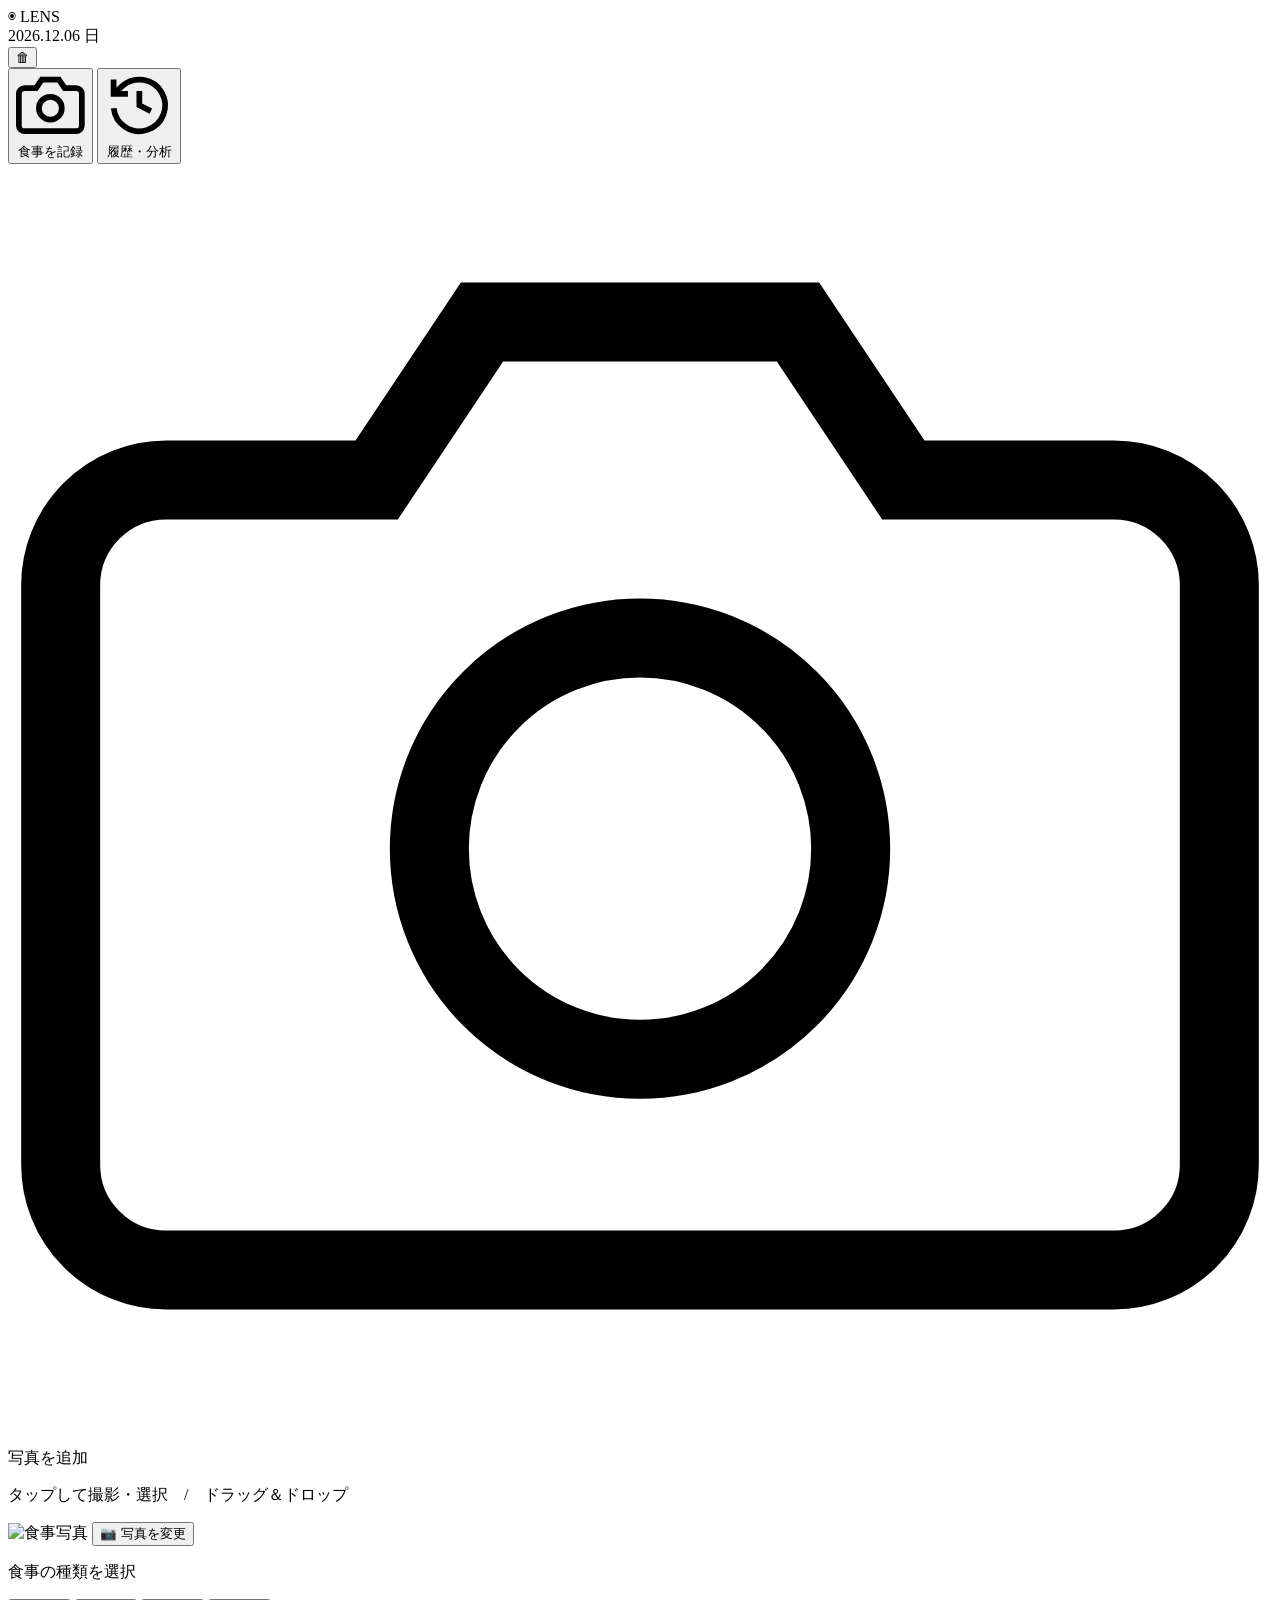
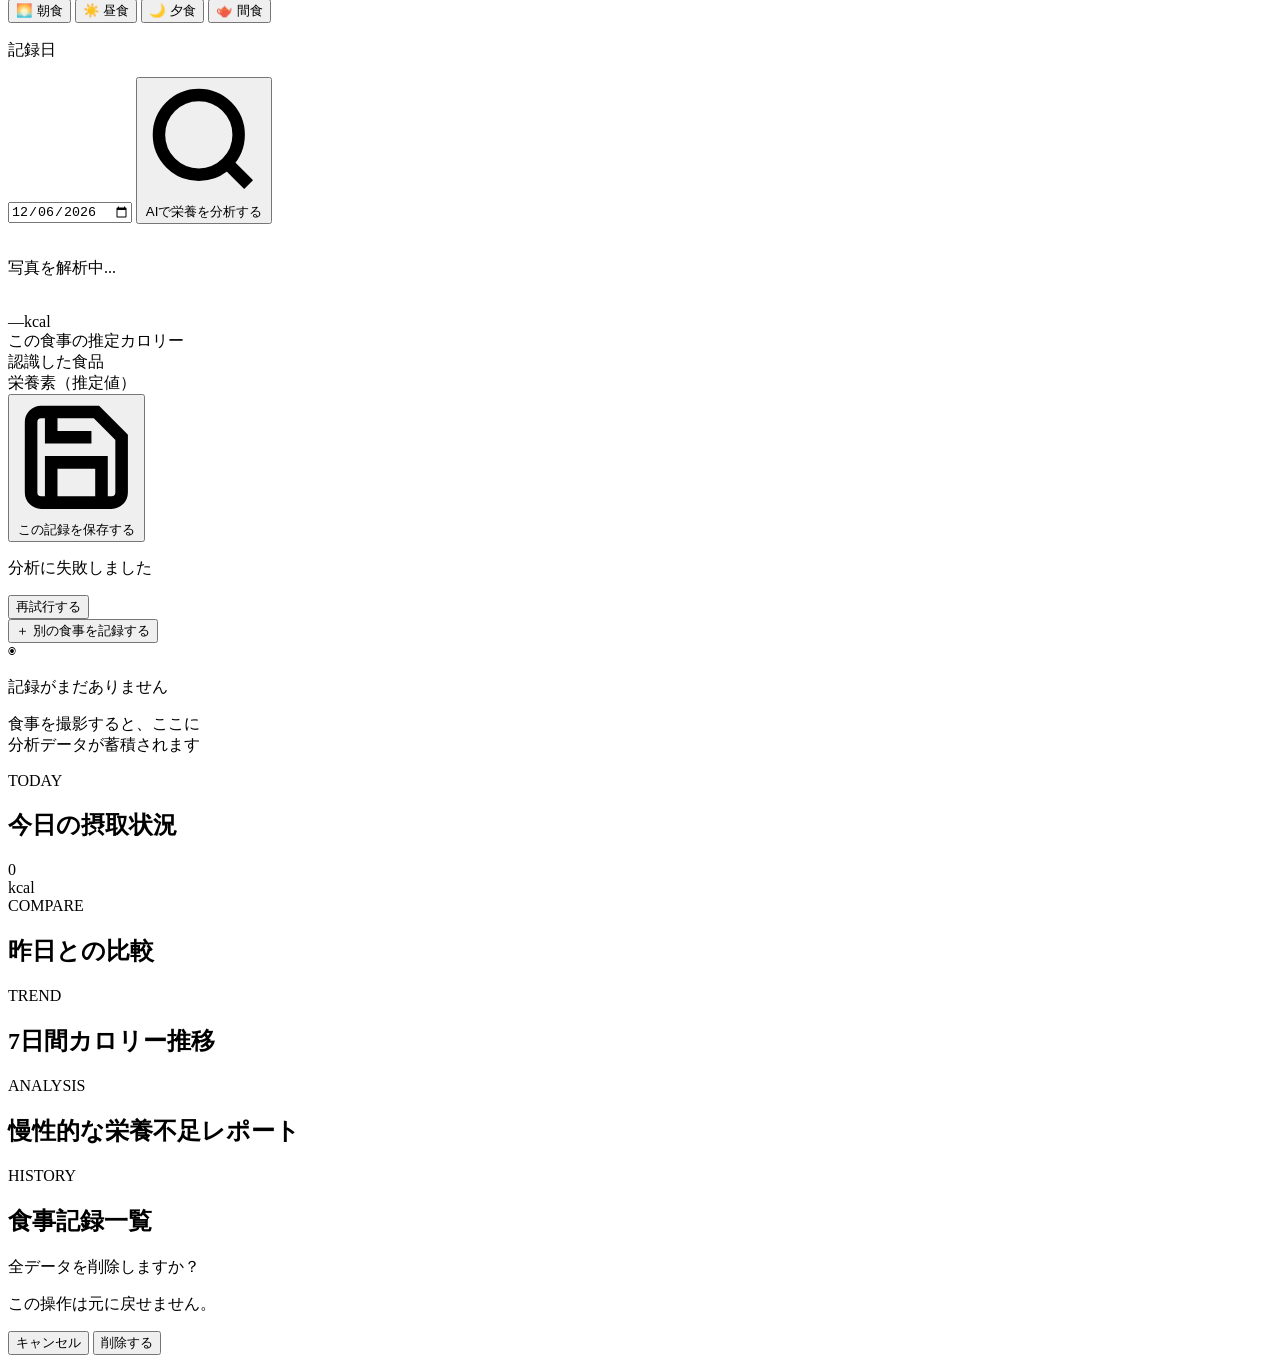
==== index (1).html @ a9726b2f "Add files via upload" ====
<!DOCTYPE html>
<html lang="ja">
<head>
  <meta charset="UTF-8" />
  <meta name="viewport" content="width=device-width, initial-scale=1.0" />
  <title>LENS — 食事撮影で栄養管理</title>
  <link rel="stylesheet" href="style.css" />
  <link rel="preconnect" href="https://fonts.googleapis.com">
  <link href="https://fonts.googleapis.com/css2?family=Outfit:wght@300;400;600;700;800&family=Noto+Sans+JP:wght@300;400;500;700&display=swap" rel="stylesheet">
</head>
<body>

  <!-- HEADER -->
  <header class="app-header">
    <div class="hd-left">
      <span class="logo-lens">◉</span>
      <span class="logo-name">LENS</span>
    </div>
    <div class="hd-center" id="hd-date"></div>
    <div class="hd-right">
      <button class="hd-icon-btn" id="btn-clear-all" title="全データ削除">🗑</button>
    </div>
  </header>

  <!-- TAB NAV -->
  <nav class="tab-nav">
    <button class="tnav active" data-tab="record">
      <svg viewBox="0 0 24 24" fill="none" stroke="currentColor" stroke-width="2"><path d="M23 19a2 2 0 0 1-2 2H3a2 2 0 0 1-2-2V8a2 2 0 0 1 2-2h4l2-3h6l2 3h4a2 2 0 0 1 2 2z"/><circle cx="12" cy="13" r="4"/></svg>
      <span>食事を記録</span>
    </button>
    <button class="tnav" data-tab="history">
      <svg viewBox="0 0 24 24" fill="none" stroke="currentColor" stroke-width="2"><path d="M3 3v5h5"/><path d="M3.05 13A9 9 0 1 0 6 5.3L3 8"/><path d="M12 7v5l4 2"/></svg>
      <span>履歴・分析</span>
      <span class="tnav-badge" id="badge-count"></span>
    </button>
  </nav>

  <!-- ========== TAB: RECORD ========== -->
  <div class="tab-panel active" id="tab-record">

    <section class="upload-section">
      <input type="file" id="file-input" accept="image/*" hidden />

      <div class="upload-zone" id="upload-zone">
        <div class="uz-rings">
          <div class="uz-ring r1"></div>
          <div class="uz-ring r2"></div>
        </div>
        <div class="uz-core">
          <svg class="uz-cam" viewBox="0 0 24 24" fill="none" stroke="currentColor" stroke-width="1.5">
            <path d="M23 19a2 2 0 0 1-2 2H3a2 2 0 0 1-2-2V8a2 2 0 0 1 2-2h4l2-3h6l2 3h4a2 2 0 0 1 2 2z"/>
            <circle cx="12" cy="13" r="4"/>
          </svg>
          <p class="uz-main">写真を追加</p>
          <p class="uz-sub">タップして撮影・選択　/　ドラッグ＆ドロップ</p>
        </div>
      </div>

      <!-- Preview after image selected -->
      <div class="preview-block hidden" id="preview-block">
        <div class="pv-img-wrap">
          <img id="preview-img" src="" alt="食事写真" />
          <button class="pv-change-btn" id="preview-change">📷 写真を変更</button>
        </div>
        <div class="pv-controls">
          <p class="ctrl-label">食事の種類を選択</p>
          <div class="meal-pills" id="meal-pills">
            <button class="mpill active" data-meal="breakfast">🌅 朝食</button>
            <button class="mpill" data-meal="lunch">☀️ 昼食</button>
            <button class="mpill" data-meal="dinner">🌙 夕食</button>
            <button class="mpill" data-meal="snack">🫖 間食</button>
          </div>
          <p class="ctrl-label" style="margin-top:1.1rem">記録日</p>
          <input type="date" id="record-date" class="date-input" />
          <button class="btn-analyze" id="btn-analyze">
            <svg viewBox="0 0 24 24" fill="none" stroke="currentColor" stroke-width="2.5"><circle cx="11" cy="11" r="8"/><line x1="21" y1="21" x2="16.65" y2="16.65"/></svg>
            AIで栄養を分析する
          </button>
        </div>
      </div>
    </section>

    <!-- Result Section -->
    <section class="result-section hidden" id="result-section">

      <!-- Loading -->
      <div class="ai-loading" id="ai-loading">
        <div class="scan-wrap">
          <img id="scan-img" src="" alt="" class="scan-photo" />
          <div class="scan-overlay">
            <div class="scan-line"></div>
            <div class="scan-corners">
              <span class="sc sc-tl"></span><span class="sc sc-tr"></span>
              <span class="sc sc-bl"></span><span class="sc sc-br"></span>
            </div>
          </div>
        </div>
        <p class="scan-label" id="scan-label">写真を解析中...</p>
        <div class="scan-dots"><span></span><span></span><span></span></div>
      </div>

      <!-- Result Content -->
      <div class="result-content hidden" id="result-content">
        <div class="rc-photo-bar">
          <img class="rc-thumb" id="rc-thumb" src="" alt="" />
          <div class="rc-top-info">
            <div class="rc-meal-tag" id="rc-meal-tag"></div>
            <div class="rc-cal"><span id="rc-cal-num">—</span><span class="rc-cal-unit">kcal</span></div>
            <div class="rc-cal-label">この食事の推定カロリー</div>
          </div>
        </div>

        <div class="ai-bubble" id="ai-bubble"></div>

        <div class="rc-block">
          <div class="rcb-title">認識した食品</div>
          <div class="foods-wrap" id="foods-wrap"></div>
        </div>

        <div class="rc-block">
          <div class="rcb-title">栄養素（推定値）</div>
          <div class="nut-list" id="nut-list"></div>
        </div>

        <button class="btn-save" id="btn-save">
          <svg viewBox="0 0 24 24" fill="none" stroke="currentColor" stroke-width="2.5"><path d="M19 21H5a2 2 0 0 1-2-2V5a2 2 0 0 1 2-2h11l5 5v11a2 2 0 0 1-2 2z"/><polyline points="17,21 17,13 7,13 7,21"/><polyline points="7,3 7,8 15,8"/></svg>
          この記録を保存する
        </button>
      </div>

      <!-- Error -->
      <div class="ai-error hidden" id="ai-error">
        <p class="ae-msg" id="ae-msg">分析に失敗しました</p>
        <button class="btn-retry" id="btn-retry">再試行する</button>
      </div>
    </section>

    <div class="new-entry-wrap hidden" id="new-entry-wrap">
      <button class="btn-new" id="btn-new">＋ 別の食事を記録する</button>
    </div>
  </div>

  <!-- ========== TAB: HISTORY ========== -->
  <div class="tab-panel" id="tab-history">

    <div class="history-empty hidden" id="history-empty">
      <div class="he-icon">◉</div>
      <p class="he-title">記録がまだありません</p>
      <p class="he-sub">食事を撮影すると、ここに<br>分析データが蓄積されます</p>
    </div>

    <div id="history-main" class="hidden">

      <!-- Today -->
      <section class="hs">
        <div class="hs-hd"><span class="hs-tag">TODAY</span><h2 class="hs-ttl">今日の摂取状況</h2></div>
        <div class="today-cal-card" id="today-cal-card">
          <div class="tcc-left">
            <div class="tcc-num" id="tcc-num">0</div>
            <div class="tcc-unit">kcal</div>
          </div>
          <div class="tcc-right">
            <div class="tcc-target" id="tcc-target"></div>
            <div class="tcc-meals" id="tcc-meals"></div>
          </div>
        </div>
        <div class="today-nut-grid" id="today-nut-grid"></div>
      </section>

      <!-- Compare -->
      <section class="hs" id="hs-compare">
        <div class="hs-hd"><span class="hs-tag">COMPARE</span><h2 class="hs-ttl">昨日との比較</h2></div>
        <div class="compare-list" id="compare-list"></div>
      </section>

      <!-- 7-Day Trend -->
      <section class="hs">
        <div class="hs-hd"><span class="hs-tag">TREND</span><h2 class="hs-ttl">7日間カロリー推移</h2></div>
        <div class="trend-wrap" id="trend-wrap">
          <div class="trend-bar-area" id="trend-bar-area"></div>
          <div class="trend-label-row" id="trend-label-row"></div>
        </div>
      </section>

      <!-- Deficit Analysis -->
      <section class="hs">
        <div class="hs-hd"><span class="hs-tag">ANALYSIS</span><h2 class="hs-ttl">慢性的な栄養不足レポート</h2></div>
        <div id="deficit-wrap"></div>
      </section>

      <!-- Meal History List -->
      <section class="hs">
        <div class="hs-hd"><span class="hs-tag">HISTORY</span><h2 class="hs-ttl">食事記録一覧</h2></div>
        <div class="meals-grid" id="meals-grid"></div>
      </section>

    </div>
  </div>

  <!-- Toast -->
  <div class="toast" id="toast"></div>

  <!-- Modal -->
  <div class="modal-overlay hidden" id="modal-overlay">
    <div class="modal-box">
      <p class="modal-title">全データを削除しますか？</p>
      <p class="modal-sub">この操作は元に戻せません。</p>
      <div class="modal-btns">
        <button class="mbtn-cancel" id="modal-cancel">キャンセル</button>
        <button class="mbtn-del" id="modal-confirm">削除する</button>
      </div>
    </div>
  </div>

  <script src="script.js"></script>
</body>
</html>
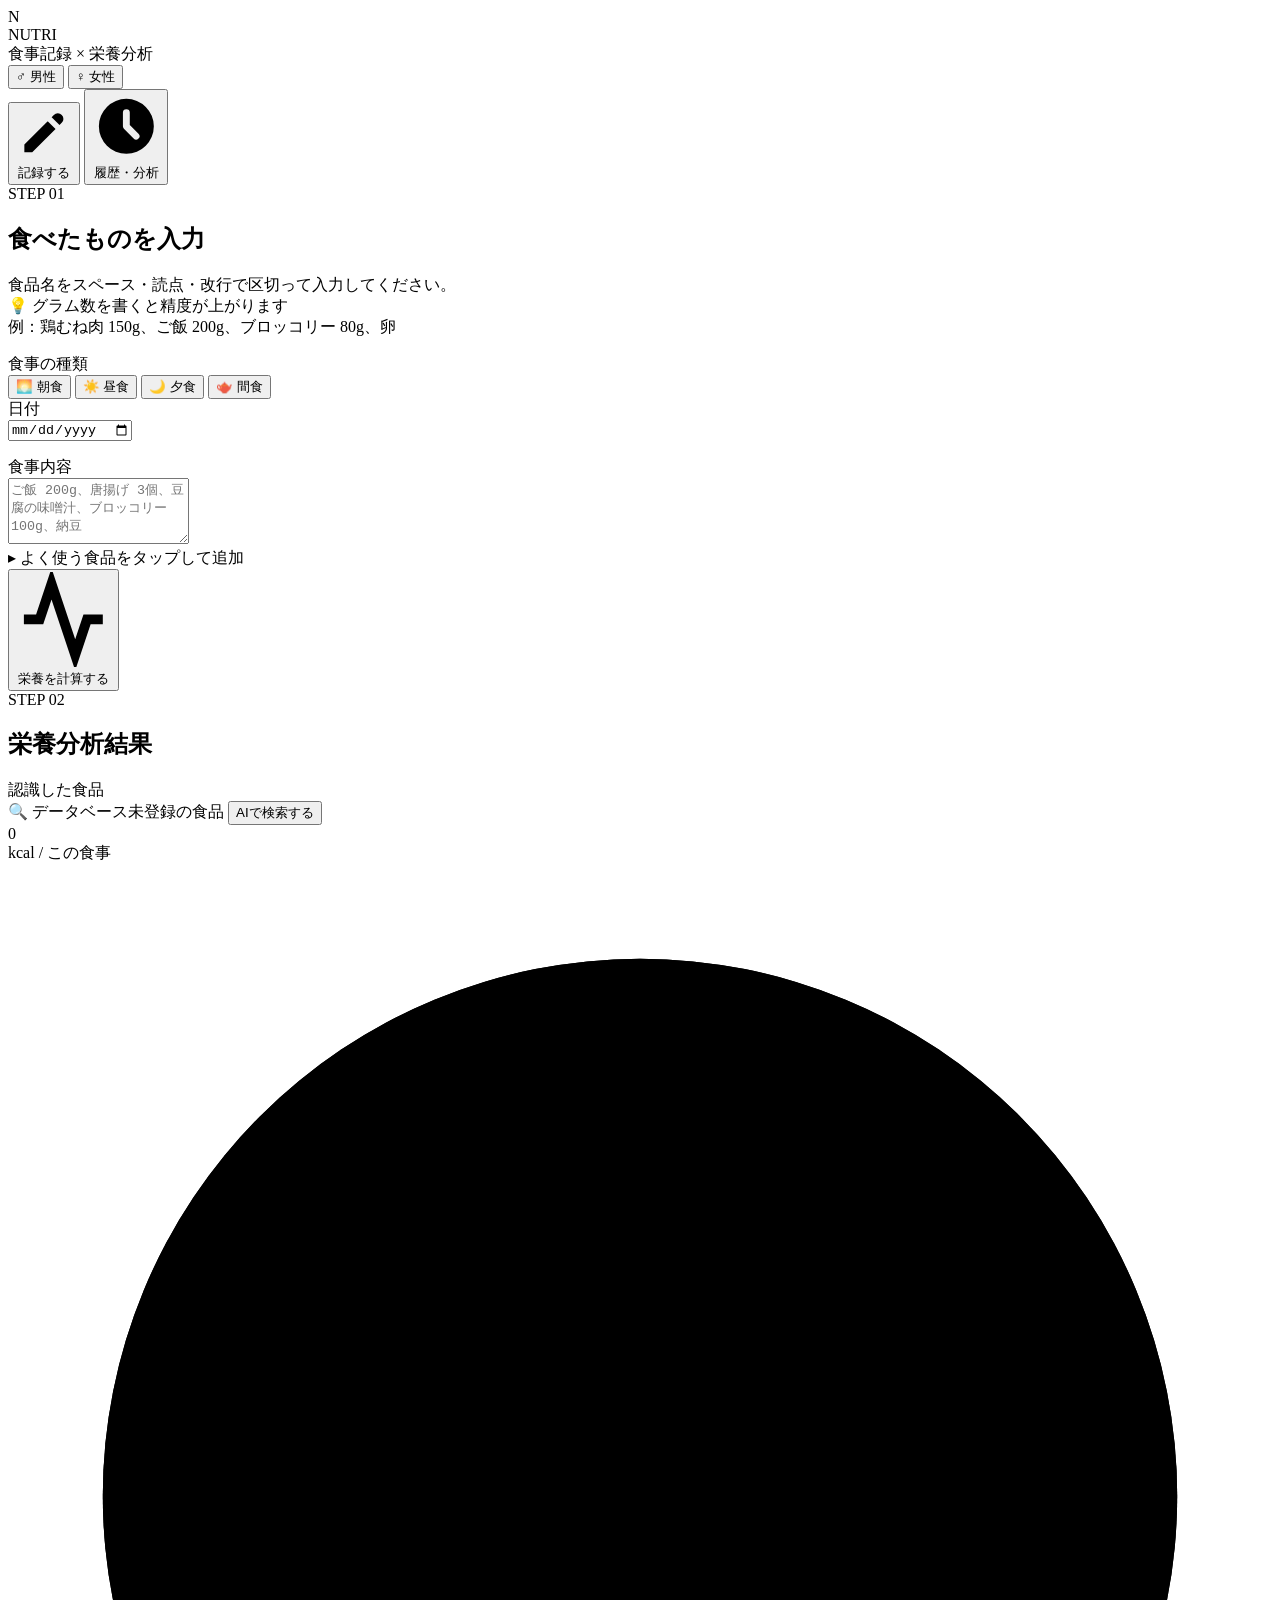
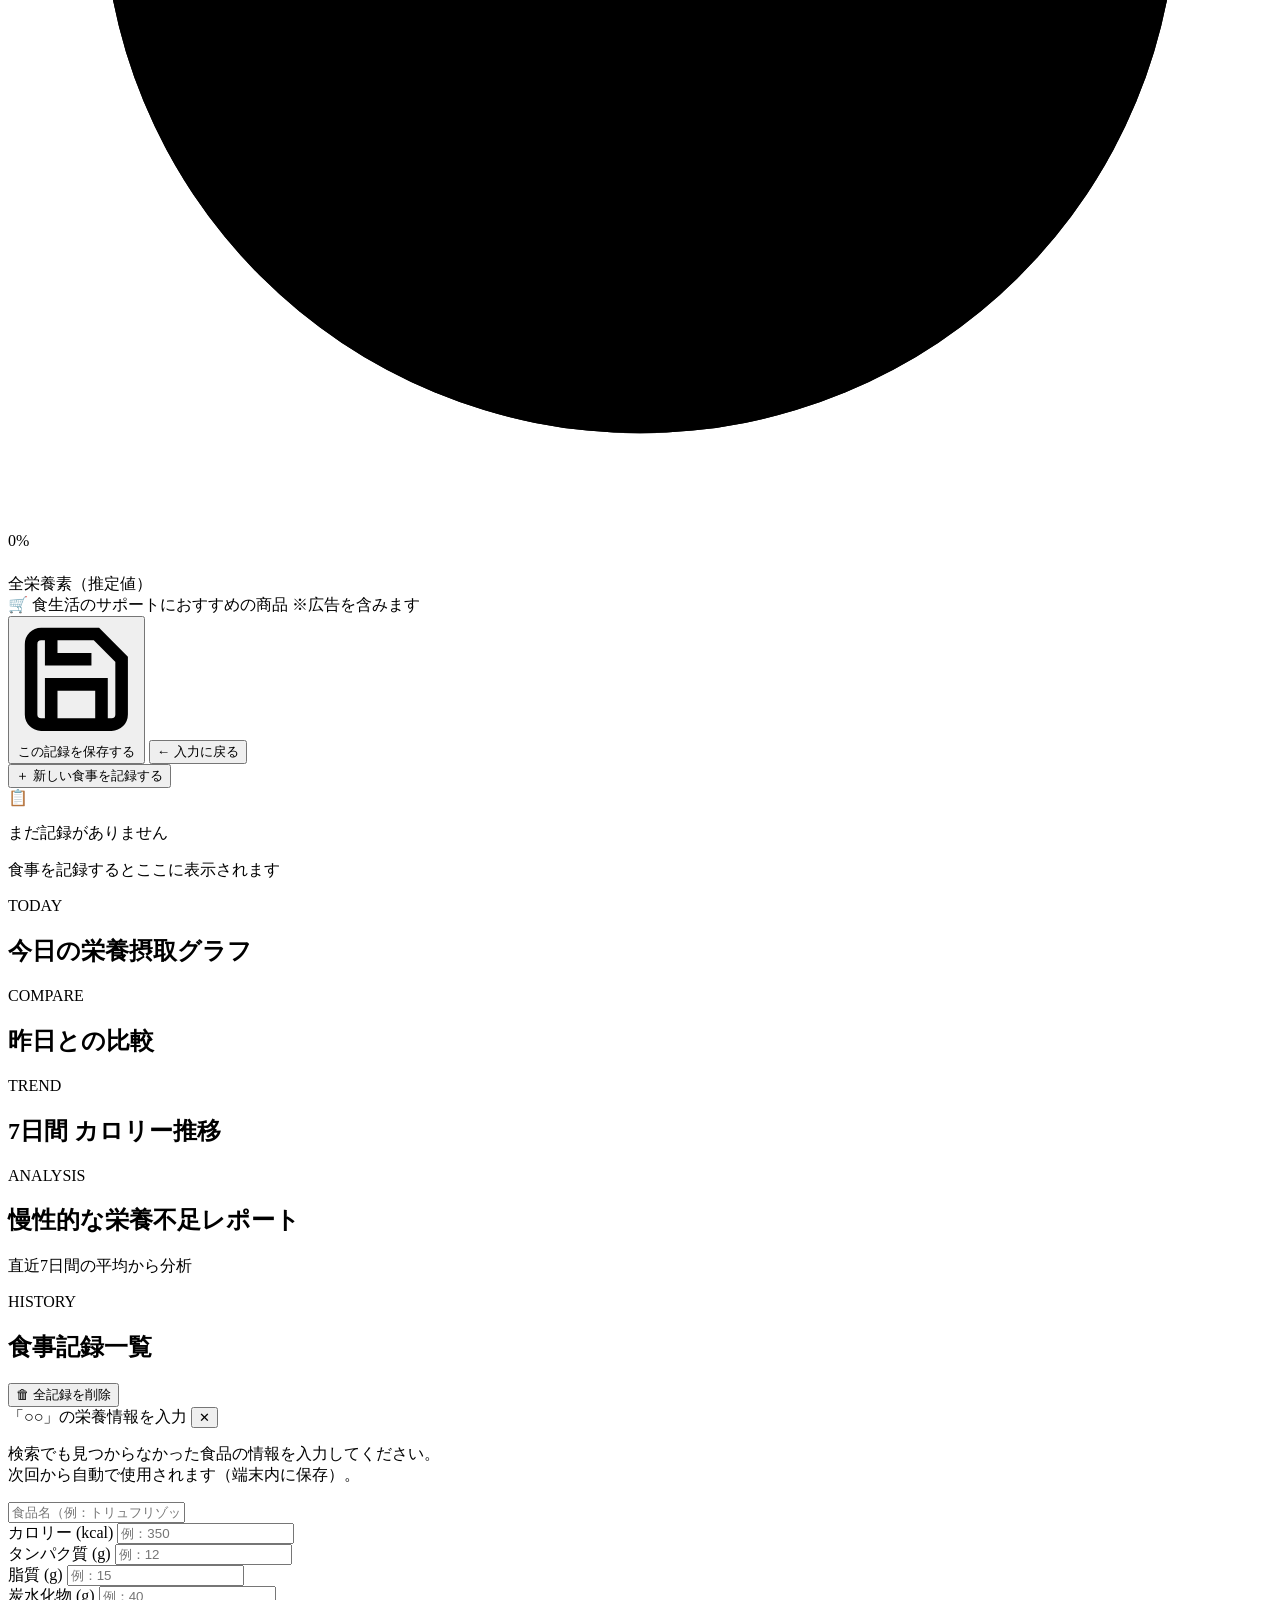
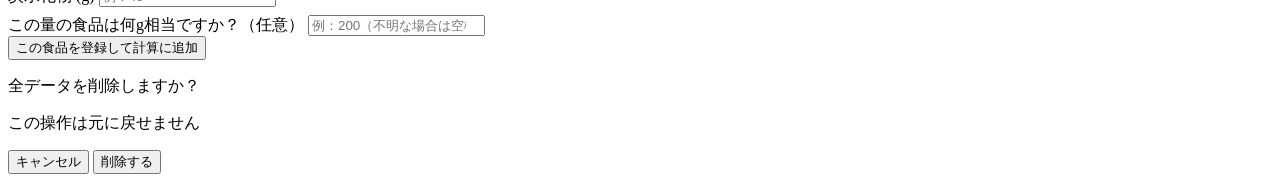
==== commit fa6c68df: "Add files via upload" ====
--- a/index (1).html
+++ b/index (1).html
@@ -1,217 +1,262 @@
 <!DOCTYPE html>
 <html lang="ja">
 <head>
-  <meta charset="UTF-8" />
-  <meta name="viewport" content="width=device-width, initial-scale=1.0" />
-  <title>LENS — 食事撮影で栄養管理</title>
-  <link rel="stylesheet" href="style.css" />
+  <meta charset="UTF-8"/>
+  <meta name="viewport" content="width=device-width, initial-scale=1.0"/>
+  <title>NUTRI — 食事記録・栄養分析</title>
+  <link rel="stylesheet" href="style.css"/>
   <link rel="preconnect" href="https://fonts.googleapis.com">
-  <link href="https://fonts.googleapis.com/css2?family=Outfit:wght@300;400;600;700;800&family=Noto+Sans+JP:wght@300;400;500;700&display=swap" rel="stylesheet">
+  <link href="https://fonts.googleapis.com/css2?family=DM+Mono:wght@400;500&family=Zen+Kaku+Gothic+New:wght@300;400;500;700;900&display=swap" rel="stylesheet">
 </head>
 <body>
 
-  <!-- HEADER -->
-  <header class="app-header">
-    <div class="hd-left">
-      <span class="logo-lens">◉</span>
-      <span class="logo-name">LENS</span>
-    </div>
-    <div class="hd-center" id="hd-date"></div>
-    <div class="hd-right">
-      <button class="hd-icon-btn" id="btn-clear-all" title="全データ削除">🗑</button>
-    </div>
-  </header>
-
-  <!-- TAB NAV -->
-  <nav class="tab-nav">
-    <button class="tnav active" data-tab="record">
-      <svg viewBox="0 0 24 24" fill="none" stroke="currentColor" stroke-width="2"><path d="M23 19a2 2 0 0 1-2 2H3a2 2 0 0 1-2-2V8a2 2 0 0 1 2-2h4l2-3h6l2 3h4a2 2 0 0 1 2 2z"/><circle cx="12" cy="13" r="4"/></svg>
-      <span>食事を記録</span>
+<!-- ═══════════════════ HEADER ═══════════════════ -->
+<header class="hdr">
+  <div class="hdr-l">
+    <div class="hdr-mark">N</div>
+    <div>
+      <div class="hdr-name">NUTRI</div>
+      <div class="hdr-sub">食事記録 × 栄養分析</div>
+    </div>
+  </div>
+  <div class="hdr-r">
+    <span class="hdr-date" id="hdr-date"></span>
+    <div class="gender-toggle" id="gender-toggle">
+      <button class="gt active" data-g="male">♂ 男性</button>
+      <button class="gt" data-g="female">♀ 女性</button>
+    </div>
+  </div>
+</header>
+
+<!-- ═══════════════════ TABS ═══════════════════ -->
+<nav class="tabs">
+  <button class="tab active" data-tab="record">
+    <svg viewBox="0 0 20 20" fill="currentColor"><path d="M13.586 3.586a2 2 0 1 1 2.828 2.828l-.793.793-2.828-2.828.793-.793zM11.379 5.793L3 14.172V17h2.828l8.38-8.379-2.83-2.828z"/></svg>
+    記録する
+  </button>
+  <button class="tab" data-tab="history">
+    <svg viewBox="0 0 20 20" fill="currentColor"><path fill-rule="evenodd" d="M10 18a8 8 0 1 0 0-16 8 8 0 0 0 0 16zm1-12a1 1 0 1 0-2 0v4a1 1 0 0 0 .293.707l2.828 2.829a1 1 0 1 0 1.415-1.415L11 9.586V6z" clip-rule="evenodd"/></svg>
+    履歴・分析
+    <span class="tab-badge" id="tab-badge"></span>
+  </button>
+</nav>
+
+<!-- ═══════════════════ RECORD PANEL ═══════════════════ -->
+<div class="panel active" id="tab-record">
+
+  <!-- INPUT CARD -->
+  <section class="card" id="card-input">
+    <div class="card-step">STEP 01</div>
+    <h2 class="card-title">食べたものを入力</h2>
+    <p class="card-desc">
+      食品名をスペース・読点・改行で区切って入力してください。<br>
+      <span class="tip-badge">💡 グラム数を書くと精度が上がります</span><br>
+      <span class="eg-row"><span class="eg-k">例：</span><span class="eg-v">鶏むね肉 150g、ご飯 200g、ブロッコリー 80g、卵</span></span>
+    </p>
+
+    <div class="fl-row">
+      <div class="fl-col">
+        <div class="field-label">食事の種類</div>
+        <div class="meal-tabs" id="meal-tabs">
+          <button class="mt active" data-meal="breakfast">🌅 朝食</button>
+          <button class="mt" data-meal="lunch">☀️ 昼食</button>
+          <button class="mt" data-meal="dinner">🌙 夕食</button>
+          <button class="mt" data-meal="snack">🫖 間食</button>
+        </div>
+      </div>
+      <div class="fl-col fl-date">
+        <div class="field-label">日付</div>
+        <input type="date" id="rec-date" class="date-inp"/>
+      </div>
+    </div>
+
+    <div class="field-label" style="margin-top:1rem">食事内容</div>
+    <textarea id="food-text" class="food-textarea"
+      placeholder="ご飯 200g、唐揚げ 3個、豆腐の味噌汁、ブロッコリー 100g、納豆&#10;&#10;Ctrl+Enter で計算できます" rows="4"></textarea>
+
+    <div class="quick-label">▸ よく使う食品をタップして追加</div>
+    <div class="quick-grid" id="quick-grid"></div>
+
+    <button class="btn-calc" id="btn-calc">
+      <svg viewBox="0 0 24 24" fill="none" stroke="currentColor" stroke-width="2.5"><polyline points="22 12 18 12 15 21 9 3 6 12 2 12"/></svg>
+      栄養を計算する
     </button>
-    <button class="tnav" data-tab="history">
-      <svg viewBox="0 0 24 24" fill="none" stroke="currentColor" stroke-width="2"><path d="M3 3v5h5"/><path d="M3.05 13A9 9 0 1 0 6 5.3L3 8"/><path d="M12 7v5l4 2"/></svg>
-      <span>履歴・分析</span>
-      <span class="tnav-badge" id="badge-count"></span>
-    </button>
-  </nav>
-
-  <!-- ========== TAB: RECORD ========== -->
-  <div class="tab-panel active" id="tab-record">
-
-    <section class="upload-section">
-      <input type="file" id="file-input" accept="image/*" hidden />
-
-      <div class="upload-zone" id="upload-zone">
-        <div class="uz-rings">
-          <div class="uz-ring r1"></div>
-          <div class="uz-ring r2"></div>
-        </div>
-        <div class="uz-core">
-          <svg class="uz-cam" viewBox="0 0 24 24" fill="none" stroke="currentColor" stroke-width="1.5">
-            <path d="M23 19a2 2 0 0 1-2 2H3a2 2 0 0 1-2-2V8a2 2 0 0 1 2-2h4l2-3h6l2 3h4a2 2 0 0 1 2 2z"/>
-            <circle cx="12" cy="13" r="4"/>
-          </svg>
-          <p class="uz-main">写真を追加</p>
-          <p class="uz-sub">タップして撮影・選択　/　ドラッグ＆ドロップ</p>
-        </div>
-      </div>
-
-      <!-- Preview after image selected -->
-      <div class="preview-block hidden" id="preview-block">
-        <div class="pv-img-wrap">
-          <img id="preview-img" src="" alt="食事写真" />
-          <button class="pv-change-btn" id="preview-change">📷 写真を変更</button>
-        </div>
-        <div class="pv-controls">
-          <p class="ctrl-label">食事の種類を選択</p>
-          <div class="meal-pills" id="meal-pills">
-            <button class="mpill active" data-meal="breakfast">🌅 朝食</button>
-            <button class="mpill" data-meal="lunch">☀️ 昼食</button>
-            <button class="mpill" data-meal="dinner">🌙 夕食</button>
-            <button class="mpill" data-meal="snack">🫖 間食</button>
-          </div>
-          <p class="ctrl-label" style="margin-top:1.1rem">記録日</p>
-          <input type="date" id="record-date" class="date-input" />
-          <button class="btn-analyze" id="btn-analyze">
-            <svg viewBox="0 0 24 24" fill="none" stroke="currentColor" stroke-width="2.5"><circle cx="11" cy="11" r="8"/><line x1="21" y1="21" x2="16.65" y2="16.65"/></svg>
-            AIで栄養を分析する
-          </button>
-        </div>
-      </div>
-    </section>
-
-    <!-- Result Section -->
-    <section class="result-section hidden" id="result-section">
-
-      <!-- Loading -->
-      <div class="ai-loading" id="ai-loading">
-        <div class="scan-wrap">
-          <img id="scan-img" src="" alt="" class="scan-photo" />
-          <div class="scan-overlay">
-            <div class="scan-line"></div>
-            <div class="scan-corners">
-              <span class="sc sc-tl"></span><span class="sc sc-tr"></span>
-              <span class="sc sc-bl"></span><span class="sc sc-br"></span>
-            </div>
-          </div>
-        </div>
-        <p class="scan-label" id="scan-label">写真を解析中...</p>
-        <div class="scan-dots"><span></span><span></span><span></span></div>
-      </div>
-
-      <!-- Result Content -->
-      <div class="result-content hidden" id="result-content">
-        <div class="rc-photo-bar">
-          <img class="rc-thumb" id="rc-thumb" src="" alt="" />
-          <div class="rc-top-info">
-            <div class="rc-meal-tag" id="rc-meal-tag"></div>
-            <div class="rc-cal"><span id="rc-cal-num">—</span><span class="rc-cal-unit">kcal</span></div>
-            <div class="rc-cal-label">この食事の推定カロリー</div>
-          </div>
-        </div>
-
-        <div class="ai-bubble" id="ai-bubble"></div>
-
-        <div class="rc-block">
-          <div class="rcb-title">認識した食品</div>
-          <div class="foods-wrap" id="foods-wrap"></div>
-        </div>
-
-        <div class="rc-block">
-          <div class="rcb-title">栄養素（推定値）</div>
-          <div class="nut-list" id="nut-list"></div>
-        </div>
-
-        <button class="btn-save" id="btn-save">
-          <svg viewBox="0 0 24 24" fill="none" stroke="currentColor" stroke-width="2.5"><path d="M19 21H5a2 2 0 0 1-2-2V5a2 2 0 0 1 2-2h11l5 5v11a2 2 0 0 1-2 2z"/><polyline points="17,21 17,13 7,13 7,21"/><polyline points="7,3 7,8 15,8"/></svg>
-          この記録を保存する
-        </button>
-      </div>
-
-      <!-- Error -->
-      <div class="ai-error hidden" id="ai-error">
-        <p class="ae-msg" id="ae-msg">分析に失敗しました</p>
-        <button class="btn-retry" id="btn-retry">再試行する</button>
-      </div>
-    </section>
-
-    <div class="new-entry-wrap hidden" id="new-entry-wrap">
-      <button class="btn-new" id="btn-new">＋ 別の食事を記録する</button>
-    </div>
-  </div>
-
-  <!-- ========== TAB: HISTORY ========== -->
-  <div class="tab-panel" id="tab-history">
-
-    <div class="history-empty hidden" id="history-empty">
-      <div class="he-icon">◉</div>
-      <p class="he-title">記録がまだありません</p>
-      <p class="he-sub">食事を撮影すると、ここに<br>分析データが蓄積されます</p>
-    </div>
-
-    <div id="history-main" class="hidden">
-
-      <!-- Today -->
-      <section class="hs">
-        <div class="hs-hd"><span class="hs-tag">TODAY</span><h2 class="hs-ttl">今日の摂取状況</h2></div>
-        <div class="today-cal-card" id="today-cal-card">
-          <div class="tcc-left">
-            <div class="tcc-num" id="tcc-num">0</div>
-            <div class="tcc-unit">kcal</div>
-          </div>
-          <div class="tcc-right">
-            <div class="tcc-target" id="tcc-target"></div>
-            <div class="tcc-meals" id="tcc-meals"></div>
-          </div>
-        </div>
-        <div class="today-nut-grid" id="today-nut-grid"></div>
-      </section>
-
-      <!-- Compare -->
-      <section class="hs" id="hs-compare">
-        <div class="hs-hd"><span class="hs-tag">COMPARE</span><h2 class="hs-ttl">昨日との比較</h2></div>
-        <div class="compare-list" id="compare-list"></div>
-      </section>
-
-      <!-- 7-Day Trend -->
-      <section class="hs">
-        <div class="hs-hd"><span class="hs-tag">TREND</span><h2 class="hs-ttl">7日間カロリー推移</h2></div>
-        <div class="trend-wrap" id="trend-wrap">
-          <div class="trend-bar-area" id="trend-bar-area"></div>
-          <div class="trend-label-row" id="trend-label-row"></div>
-        </div>
-      </section>
-
-      <!-- Deficit Analysis -->
-      <section class="hs">
-        <div class="hs-hd"><span class="hs-tag">ANALYSIS</span><h2 class="hs-ttl">慢性的な栄養不足レポート</h2></div>
-        <div id="deficit-wrap"></div>
-      </section>
-
-      <!-- Meal History List -->
-      <section class="hs">
-        <div class="hs-hd"><span class="hs-tag">HISTORY</span><h2 class="hs-ttl">食事記録一覧</h2></div>
-        <div class="meals-grid" id="meals-grid"></div>
-      </section>
-
-    </div>
-  </div>
-
-  <!-- Toast -->
-  <div class="toast" id="toast"></div>
-
-  <!-- Modal -->
-  <div class="modal-overlay hidden" id="modal-overlay">
-    <div class="modal-box">
-      <p class="modal-title">全データを削除しますか？</p>
-      <p class="modal-sub">この操作は元に戻せません。</p>
-      <div class="modal-btns">
-        <button class="mbtn-cancel" id="modal-cancel">キャンセル</button>
-        <button class="mbtn-del" id="modal-confirm">削除する</button>
-      </div>
-    </div>
-  </div>
-
-  <script src="script.js"></script>
+  </section>
+
+  <!-- RESULT CARD -->
+  <section class="card hidden" id="card-result">
+    <div class="card-step">STEP 02</div>
+    <h2 class="card-title">栄養分析結果</h2>
+
+    <div class="sub-hd">認識した食品</div>
+    <div class="rec-foods" id="rec-foods"></div>
+    <div class="unrec-foods hidden" id="unrec-foods"></div>
+
+    <!-- Unknown food search area -->
+    <div class="unknown-area hidden" id="unknown-area">
+      <div class="unknown-hd">
+        <span>🔍 データベース未登録の食品</span>
+        <button class="btn-search-unk" id="btn-search-unk">AIで検索する</button>
+      </div>
+      <div class="unknown-list" id="unknown-list"></div>
+    </div>
+
+    <!-- Calorie hero -->
+    <div class="cal-hero">
+      <div class="cal-hero-l">
+        <div class="cal-num" id="cal-num">0</div>
+        <div class="cal-lbl">kcal / この食事</div>
+      </div>
+      <div class="cal-hero-r">
+        <svg class="cal-ring" viewBox="0 0 80 80">
+          <circle class="cr-bg" cx="40" cy="40" r="34"/>
+          <circle class="cr-fill" id="cal-ring-fill" cx="40" cy="40" r="34"
+            stroke-dasharray="213.6" stroke-dashoffset="213.6"/>
+        </svg>
+        <div class="cal-ring-pct" id="cal-ring-pct">0%</div>
+      </div>
+    </div>
+
+    <div class="macro-cards" id="macro-cards"></div>
+
+    <div class="sub-hd" style="margin-top:1.5rem">全栄養素（推定値）</div>
+    <div class="nut-rows" id="nut-rows"></div>
+
+    <!-- Daily cumulative -->
+    <div class="daily-cum" id="daily-cum"></div>
+
+    <div class="deficit-box" id="deficit-box"></div>
+    <div class="advice-box" id="advice-box"></div>
+
+    <!-- Affiliate recommendations -->
+    <div class="aff-section hidden" id="aff-section">
+      <div class="aff-hd">
+        <span>🛒 食生活のサポートにおすすめの商品</span>
+        <span class="aff-note">※広告を含みます</span>
+      </div>
+      <div class="aff-cards" id="aff-cards"></div>
+    </div>
+
+    <div class="result-actions">
+      <button class="btn-save" id="btn-save">
+        <svg viewBox="0 0 24 24" fill="none" stroke="currentColor" stroke-width="2.5"><path d="M19 21H5a2 2 0 0 1-2-2V5a2 2 0 0 1 2-2h11l5 5v11a2 2 0 0 1-2 2z"/><polyline points="17,21 17,13 7,13 7,21"/><polyline points="7,3 7,8 15,8"/></svg>
+        この記録を保存する
+      </button>
+      <button class="btn-back" id="btn-back">← 入力に戻る</button>
+    </div>
+  </section>
+
+  <div class="new-wrap hidden" id="new-wrap">
+    <button class="btn-new" id="btn-new">＋ 新しい食事を記録する</button>
+  </div>
+</div>
+
+<!-- ═══════════════════ HISTORY PANEL ═══════════════════ -->
+<div class="panel" id="tab-history">
+
+  <div class="hist-empty hidden" id="hist-empty">
+    <div class="he-ico">📋</div>
+    <p class="he-t">まだ記録がありません</p>
+    <p class="he-s">食事を記録するとここに表示されます</p>
+  </div>
+
+  <div id="hist-main" class="hidden">
+
+    <!-- Daily Comparison Chart -->
+    <section class="card">
+      <div class="card-step">TODAY</div>
+      <h2 class="card-title">今日の栄養摂取グラフ</h2>
+      <div class="chart-gender-note" id="chart-gender-note"></div>
+      <div class="daily-chart" id="daily-chart"></div>
+      <div class="daily-advice-list" id="daily-advice-list"></div>
+    </section>
+
+    <!-- Yesterday Compare -->
+    <section class="card">
+      <div class="card-step">COMPARE</div>
+      <h2 class="card-title">昨日との比較</h2>
+      <div id="cmp-body"></div>
+    </section>
+
+    <!-- 7-day Trend -->
+    <section class="card">
+      <div class="card-step">TREND</div>
+      <h2 class="card-title">7日間 カロリー推移</h2>
+      <div class="trend-wrap" id="trend-wrap"></div>
+    </section>
+
+    <!-- Chronic Deficit -->
+    <section class="card">
+      <div class="card-step">ANALYSIS</div>
+      <h2 class="card-title">慢性的な栄養不足レポート</h2>
+      <p class="card-desc">直近7日間の平均から分析</p>
+      <div id="chronic-body"></div>
+    </section>
+
+    <!-- History list -->
+    <section class="card">
+      <div class="card-step">HISTORY</div>
+      <h2 class="card-title">食事記録一覧</h2>
+      <div id="hist-list"></div>
+      <button class="btn-clear" id="btn-clear-all">🗑 全記録を削除</button>
+    </section>
+
+  </div>
+</div>
+
+<!-- ═══════════════════ CUSTOM FOOD MODAL ═══════════════════ -->
+<div class="modal-bg hidden" id="custom-modal">
+  <div class="modal">
+    <div class="modal-hd">
+      <span id="custom-modal-title">「○○」の栄養情報を入力</span>
+      <button class="modal-close" id="custom-modal-close">✕</button>
+    </div>
+    <p class="modal-sub">検索でも見つからなかった食品の情報を入力してください。<br>次回から自動で使用されます（端末内に保存）。</p>
+    <div class="custom-form">
+      <input type="text" id="cf-name" placeholder="食品名（例：トリュフリゾット）" class="cf-inp" readonly/>
+      <div class="cf-row">
+        <div class="cf-field">
+          <label>カロリー (kcal)</label>
+          <input type="number" id="cf-cal" placeholder="例：350" class="cf-inp"/>
+        </div>
+        <div class="cf-field">
+          <label>タンパク質 (g)</label>
+          <input type="number" id="cf-prot" placeholder="例：12" class="cf-inp" step="0.1"/>
+        </div>
+      </div>
+      <div class="cf-row">
+        <div class="cf-field">
+          <label>脂質 (g)</label>
+          <input type="number" id="cf-fat" placeholder="例：15" class="cf-inp" step="0.1"/>
+        </div>
+        <div class="cf-field">
+          <label>炭水化物 (g)</label>
+          <input type="number" id="cf-carb" placeholder="例：40" class="cf-inp" step="0.1"/>
+        </div>
+      </div>
+      <div class="cf-field" style="margin-top:.5rem">
+        <label>この量の食品は何g相当ですか？（任意）</label>
+        <input type="number" id="cf-gram" placeholder="例：200（不明な場合は空欄）" class="cf-inp"/>
+      </div>
+      <button class="btn-cf-save" id="btn-cf-save">この食品を登録して計算に追加</button>
+    </div>
+  </div>
+</div>
+
+<!-- Delete confirm modal -->
+<div class="modal-bg hidden" id="del-modal">
+  <div class="modal">
+    <p class="modal-t">全データを削除しますか？</p>
+    <p class="modal-sub">この操作は元に戻せません</p>
+    <div class="modal-btns">
+      <button class="modal-cancel" id="del-cancel">キャンセル</button>
+      <button class="modal-del" id="del-ok">削除する</button>
+    </div>
+  </div>
+</div>
+
+<div class="toast" id="toast"></div>
+
+<script src="script.js"></script>
 </body>
 </html>
